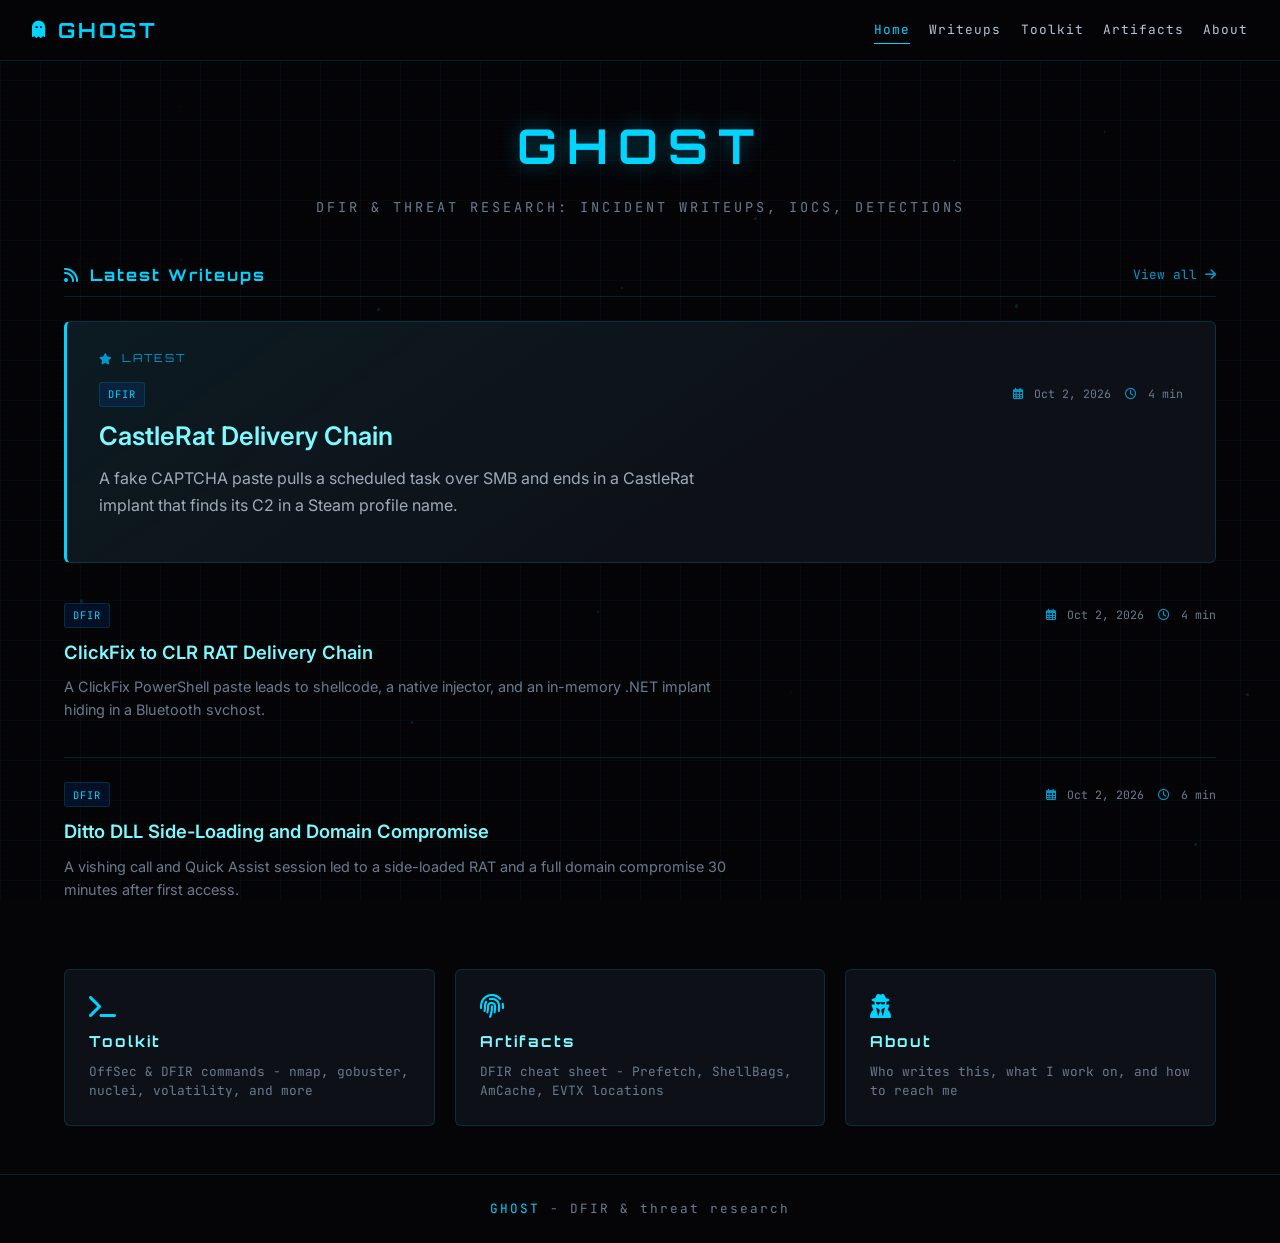
==== index.html @ 0faa5780 "Rewrite writeups with evidence, KQL detections, ATT&CK; add About page - Writeups: How I know, Defen" ====
<!DOCTYPE html>
<html lang="en">
<head>
    <meta charset="UTF-8">
    <meta name="viewport" content="width=device-width, initial-scale=1.0">
    <title>GHOST - DFIR &amp; Threat Research</title>
    <meta name="description" content="DFIR &amp; threat research: incident writeups, IOCs, and detections.">
    <link rel="stylesheet" href="https://cdnjs.cloudflare.com/ajax/libs/font-awesome/6.4.0/css/all.min.css">
    <link rel="stylesheet" href="css/ghost.css">
</head>
<body>
    <div class="cyber-grid"></div>
    <div class="scanlines"></div>
    <div class="particles-container"></div>

    <div class="intro-container">
        <div class="intro-content">
            <div class="intro-ghost">GHOST</div>
            <div class="intro-line"></div>
            <div class="intro-sub">DFIR &amp; threat research</div>
        </div>
    </div>
    <script>
        // Splash plays once per session; skip it on later page loads.
        try {
            if (sessionStorage.getItem('ghostIntroSeen')) {
                document.querySelector('.intro-container').remove();
            } else {
                sessionStorage.setItem('ghostIntroSeen', '1');
            }
        } catch (e) {}
    </script>

    <nav class="navbar" role="navigation">
        <a href="index.html" class="logo" aria-label="GHOST">
            <i class="fas fa-ghost"></i>
            <span>GHOST</span>
        </a>
        <button class="menu-toggle" aria-label="Toggle menu">
            <i class="fas fa-bars"></i>
        </button>
        <div class="mobile-overlay"></div>
        <div class="nav-links">
            <a href="index.html" class="active">Home</a>
            <a href="writeups.html">Writeups</a>
            <a href="toolkit.html">Toolkit</a>
            <a href="artifacts.html">Artifacts</a>
            <a href="about.html">About</a>
        </div>
    </nav>

    <main class="container">
        <section class="hero-section hero-compact">
            <h1 class="hero-title">GHOST</h1>
            <p class="hero-subtitle">DFIR &amp; threat research: incident writeups, IOCs, detections</p>
        </section>

        <section class="blog-section">
            <div class="section-header">
                <h2><i class="fas fa-rss"></i> Latest Writeups</h2>
                <a href="writeups.html" class="view-all">View all <i class="fas fa-arrow-right"></i></a>
            </div>
            <div class="writeups-grid" id="blog-summaries"></div>
        </section>

        <section class="quick-links">
            <a href="toolkit.html" class="quick-link-card">
                <i class="fas fa-terminal"></i>
                <h3>Toolkit</h3>
                <p>OffSec &amp; DFIR commands - nmap, gobuster, nuclei, volatility, and more</p>
            </a>
            <a href="artifacts.html" class="quick-link-card">
                <i class="fas fa-fingerprint"></i>
                <h3>Artifacts</h3>
                <p>DFIR cheat sheet - Prefetch, ShellBags, AmCache, EVTX locations</p>
            </a>
            <a href="about.html" class="quick-link-card">
                <i class="fas fa-user-secret"></i>
                <h3>About</h3>
                <p>Who writes this, what I work on, and how to reach me</p>
            </a>
        </section>
    </main>

    <footer>
        <p class="footer-text">
            <span>GHOST</span> - DFIR &amp; threat research
        </p>
    </footer>

    <button id="scroll-to-top" class="scroll-to-top" aria-label="Scroll to top">
        <i class="fas fa-chevron-up"></i>
    </button>

    <script src="js/writeups-data.js?v=8"></script>
    <script src="js/ghost-common.js"></script>
    <script src="js/home.js"></script>
</body>
</html>
---- css/ghost.css ----
@import url('https://fonts.googleapis.com/css2?family=JetBrains+Mono:wght@400;600&family=Orbitron:wght@400;700;900&family=Inter:wght@400;500;600&display=swap');

:root {
    --primary: #00d4ff;
    --primary-dim: #0099cc;
    --secondary: #0066ff;
    --accent: #7df9ff;
    --dark: #0a0e14;
    --darker: #050508;
    --card: #0d1117;
    --card-border: rgba(0, 212, 255, 0.15);
    --light: #b8c5d6;
    --muted: #6b7a8f;
    --danger: #ff3366;
    --success: #00ffaa;
    --warning: #ffaa00;
    --transition: 0.3s ease;
    --font-mono: 'JetBrains Mono', 'Fira Code', monospace;
    --font-display: 'Orbitron', sans-serif;
    --font-body: 'Inter', 'Segoe UI', system-ui, sans-serif;
    --glow: 0 0 20px rgba(0, 212, 255, 0.35);
}

* {
    margin: 0;
    padding: 0;
    box-sizing: border-box;
}

html {
    scroll-behavior: smooth;
}

body {
    font-family: var(--font-mono);
    background-color: var(--darker);
    color: var(--light);
    line-height: 1.6;
    min-height: 100vh;
    overflow-x: hidden;
}

/* Ghost grid background */
.cyber-grid {
    position: fixed;
    inset: 0;
    background-image:
        linear-gradient(rgba(0, 212, 255, 0.04) 1px, transparent 1px),
        linear-gradient(90deg, rgba(0, 212, 255, 0.04) 1px, transparent 1px);
    background-size: 40px 40px;
    pointer-events: none;
    z-index: 0;
}

.scanlines {
    position: fixed;
    inset: 0;
    background: repeating-linear-gradient(
        0deg,
        transparent,
        transparent 2px,
        rgba(0, 0, 0, 0.08) 2px,
        rgba(0, 0, 0, 0.08) 4px
    );
    pointer-events: none;
    z-index: 0;
}

.particles-container {
    position: fixed;
    inset: 0;
    pointer-events: none;
    z-index: 0;
    overflow: hidden;
}

.particle {
    position: absolute;
    border-radius: 50%;
    background: var(--primary);
    opacity: 0.15;
}

@keyframes particleFloat {
    0% { transform: translateY(0) translateX(0); }
    100% { transform: translateY(-30px) translateX(15px); }
}

/* Intro */
.intro-container {
    position: fixed;
    inset: 0;
    background: var(--darker);
    display: flex;
    justify-content: center;
    align-items: center;
    z-index: 10000;
    animation: fadeOut 0.4s ease-in-out 0.6s forwards;
}

.intro-content {
    text-align: center;
}

.intro-ghost {
    font-family: var(--font-display);
    font-size: 4rem;
    font-weight: 900;
    color: var(--primary);
    text-shadow: var(--glow), 0 0 60px rgba(0, 102, 255, 0.4);
    letter-spacing: 12px;
    animation: glitchIn 0.6s ease-in-out;
}

.intro-sub {
    margin-top: 1rem;
    color: var(--muted);
    font-size: 0.85rem;
    letter-spacing: 4px;
    text-transform: uppercase;
    opacity: 0;
    animation: textFadeIn 0.5s ease-in-out 0.15s forwards;
}

.intro-line {
    width: 200px;
    height: 2px;
    background: linear-gradient(90deg, transparent, var(--primary), transparent);
    margin: 1.5rem auto;
    opacity: 0;
    animation: textFadeIn 0.4s ease-in-out 0.1s forwards;
}

@keyframes glitchIn {
    0% { opacity: 0; transform: scale(0.9); filter: blur(4px); }
    50% { opacity: 1; transform: scale(1.02); filter: blur(0); }
    55% { transform: translateX(-3px); }
    60% { transform: translateX(3px); }
    100% { transform: scale(1); }
}

@keyframes textFadeIn {
    from { opacity: 0; transform: translateY(15px); }
    to { opacity: 1; transform: translateY(0); }
}

@keyframes fadeOut {
    to { opacity: 0; visibility: hidden; }
}

/* Navbar */
.navbar {
    position: fixed;
    top: 0;
    width: 100%;
    background: rgba(5, 5, 8, 0.92);
    backdrop-filter: blur(12px);
    border-bottom: 1px solid var(--card-border);
    padding: 0.85rem 2rem;
    display: flex;
    justify-content: space-between;
    align-items: center;
    z-index: 1000;
}

.navbar .logo {
    font-family: var(--font-display);
    color: var(--primary);
    font-weight: 700;
    font-size: 1.3rem;
    text-decoration: none;
    letter-spacing: 3px;
    display: flex;
    align-items: center;
    gap: 10px;
}

.navbar .logo i {
    font-size: 1.1rem;
    animation: pulse 2s infinite alternate;
}

@keyframes pulse {
    from { opacity: 0.7; }
    to { opacity: 1; text-shadow: var(--glow); }
}

.nav-links {
    display: flex;
    gap: 1.2rem;
    align-items: center;
}

.nav-links a {
    color: var(--light);
    text-decoration: none;
    font-size: 0.8rem;
    letter-spacing: 1px;
    transition: color var(--transition);
    position: relative;
}

.nav-links a::after {
    content: '';
    position: absolute;
    bottom: -4px;
    left: 0;
    width: 0;
    height: 1px;
    background: var(--primary);
    transition: width var(--transition);
}

.nav-links a:hover,
.nav-links a.active {
    color: var(--primary);
}

.nav-links a:hover::after,
.nav-links a.active::after {
    width: 100%;
}

.menu-toggle {
    display: none;
    background: none;
    border: 1px solid var(--card-border);
    color: var(--primary);
    font-size: 1.2rem;
    padding: 0.4rem 0.6rem;
    cursor: pointer;
    border-radius: 4px;
}

.mobile-overlay {
    display: none;
    position: fixed;
    inset: 0;
    background: rgba(0, 0, 0, 0.7);
    z-index: 998;
}

.mobile-overlay.active {
    display: block;
}

/* Main layout */
.container {
    position: relative;
    z-index: 1;
    max-width: 1200px;
    margin: 5.5rem auto 2rem;
    padding: 0 1.5rem;
}

/* Hero / Search */
.search-container {
    background: var(--card);
    border: 1px solid var(--card-border);
    border-radius: 8px;
    padding: 2rem;
    margin-bottom: 2rem;
    text-align: center;
    box-shadow: 0 4px 30px rgba(0, 0, 0, 0.4);
}

.search-container h1 {
    font-family: var(--font-display);
    color: var(--primary);
    font-size: 1.6rem;
    letter-spacing: 3px;
    margin-bottom: 0.5rem;
}

.search-container .subtitle {
    color: var(--muted);
    font-size: 0.85rem;
    margin-bottom: 1.5rem;
}

.search-form {
    display: flex;
    gap: 0.5rem;
    max-width: 700px;
    margin: 0 auto 1rem;
}

.search-input {
    flex: 1;
    padding: 0.75rem 1rem;
    background: var(--darker);
    border: 1px solid var(--primary-dim);
    border-radius: 4px;
    color: var(--light);
    font-family: var(--font-mono);
    font-size: 0.9rem;
    transition: border-color var(--transition), box-shadow var(--transition);
}

.search-input:focus {
    outline: none;
    border-color: var(--primary);
    box-shadow: 0 0 0 3px rgba(0, 212, 255, 0.15);
}

.search-input::placeholder {
    color: var(--muted);
}

.search-btn {
    padding: 0.75rem 1.5rem;
    background: linear-gradient(135deg, var(--secondary), var(--primary-dim));
    border: none;
    border-radius: 4px;
    color: var(--darker);
    font-family: var(--font-mono);
    font-weight: 600;
    cursor: pointer;
    transition: transform var(--transition), box-shadow var(--transition);
    white-space: nowrap;
}

.search-btn:hover {
    transform: translateY(-2px);
    box-shadow: var(--glow);
}

/* Tab switcher */
.tab-bar {
    display: flex;
    gap: 0;
    margin-bottom: 2rem;
    border: 1px solid var(--card-border);
    border-radius: 6px;
    overflow: hidden;
    background: var(--card);
}

.tab-btn {
    flex: 1;
    padding: 0.85rem 1rem;
    background: transparent;
    border: none;
    color: var(--muted);
    font-family: var(--font-display);
    font-size: 0.75rem;
    letter-spacing: 2px;
    cursor: pointer;
    transition: all var(--transition);
    position: relative;
}

.tab-btn:not(:last-child) {
    border-right: 1px solid var(--card-border);
}

.tab-btn:hover {
    color: var(--light);
    background: rgba(0, 212, 255, 0.05);
}

.tab-btn.active {
    color: var(--primary);
    background: rgba(0, 212, 255, 0.1);
    text-shadow: 0 0 10px rgba(0, 212, 255, 0.5);
}

.tab-btn.active::after {
    content: '';
    position: absolute;
    bottom: 0;
    left: 20%;
    right: 20%;
    height: 2px;
    background: var(--primary);
    box-shadow: var(--glow);
}

/* Section nav pills */
.section-nav {
    display: flex;
    flex-wrap: wrap;
    gap: 0.5rem;
    margin-bottom: 2rem;
}

.section-pill {
    padding: 0.4rem 0.85rem;
    background: var(--card);
    border: 1px solid var(--card-border);
    border-radius: 20px;
    color: var(--muted);
    font-size: 0.75rem;
    text-decoration: none;
    transition: all var(--transition);
}

.section-pill:hover {
    color: var(--primary);
    border-color: var(--primary-dim);
    background: rgba(0, 212, 255, 0.08);
}

/* Category headers */
.tool-category {
    margin: 2.5rem 0 1.25rem;
    font-family: var(--font-display);
    color: var(--primary);
    font-size: 1.1rem;
    letter-spacing: 2px;
    padding-bottom: 0.5rem;
    border-bottom: 1px solid var(--card-border);
    display: flex;
    align-items: center;
    gap: 0.75rem;
}

.tool-category i {
    color: var(--secondary);
    font-size: 0.95rem;
}

/* Collapsible command sections */
.tool-section {
    margin-bottom: 0.75rem;
    border: 1px solid var(--card-border);
    border-radius: 6px;
    background: var(--card);
    overflow: hidden;
}

.tool-section.section-hidden {
    display: none;
}

.tool-section-toggle {
    width: 100%;
    display: flex;
    align-items: center;
    gap: 0.75rem;
    padding: 0.9rem 1rem;
    background: rgba(0, 102, 255, 0.06);
    border: none;
    color: var(--light);
    font-family: var(--font-display);
    font-size: 0.8rem;
    letter-spacing: 1.5px;
    text-transform: uppercase;
    cursor: pointer;
    transition: background var(--transition), color var(--transition);
    text-align: left;
}

.tool-section-toggle:hover {
    background: rgba(0, 212, 255, 0.1);
    color: var(--primary);
}

.tool-section-chevron {
    width: 1rem;
    color: var(--muted);
    transition: transform var(--transition);
}

.tool-section.open .tool-section-chevron {
    transform: rotate(90deg);
    color: var(--primary);
}

.tool-section-icon {
    color: var(--secondary);
}

.tool-section-title {
    flex: 1;
}

.tool-section-count {
    font-size: 0.7rem;
    color: var(--muted);
    background: rgba(0, 0, 0, 0.25);
    border: 1px solid var(--card-border);
    border-radius: 12px;
    padding: 0.15rem 0.55rem;
    letter-spacing: 0;
    text-transform: none;
}

.tool-section-body {
    display: none;
    padding: 1rem;
    border-top: 1px solid var(--card-border);
}

.tool-section.open .tool-section-body {
    display: block;
}

.tool-section-body .tools-container {
    margin: 0;
}

/* Tool cards grid */
.tools-container {
    display: grid;
    grid-template-columns: repeat(auto-fill, minmax(340px, 1fr));
    gap: 1.25rem;
}

.tool-card {
    background: var(--card);
    border: 1px solid var(--card-border);
    border-radius: 6px;
    overflow: hidden;
    transition: transform var(--transition), box-shadow var(--transition), border-color var(--transition);
}

.tool-card:hover {
    transform: translateY(-3px);
    border-color: rgba(0, 212, 255, 0.35);
    box-shadow: 0 8px 25px rgba(0, 102, 255, 0.15);
}

.tool-card.hidden {
    display: none;
}

.tool-header {
    padding: 0.85rem 1rem;
    background: rgba(0, 102, 255, 0.08);
    border-bottom: 1px solid var(--card-border);
    display: flex;
    justify-content: space-between;
    align-items: center;
}

.tool-header h3 {
    color: var(--accent);
    font-size: 0.95rem;
    font-weight: 600;
}

.tool-description {
    padding: 0.85rem 1rem;
    font-size: 0.8rem;
    color: var(--muted);
    border-bottom: 1px solid rgba(255, 255, 255, 0.05);
}

.copy-btn {
    background: none;
    border: 1px solid transparent;
    color: var(--primary-dim);
    cursor: pointer;
    padding: 0.35rem 0.5rem;
    border-radius: 4px;
    transition: all var(--transition);
}

.copy-btn:hover {
    color: var(--primary);
    border-color: var(--card-border);
    background: rgba(0, 212, 255, 0.1);
}

.copy-btn.copied {
    color: var(--success);
    animation: pulse 0.4s ease;
}

.terminal-box {
    padding: 0.85rem 1rem;
    background: var(--darker);
    display: flex;
    gap: 0.5rem;
    align-items: flex-start;
    font-size: 0.8rem;
    line-height: 1.5;
    overflow-x: auto;
}

.prompt {
    color: var(--primary-dim);
    flex-shrink: 0;
    user-select: none;
    white-space: nowrap;
}

.prompt::before {
    content: 'ghost@shell:~$';
    color: var(--muted);
}

.command {
    color: var(--light);
    word-break: break-word;
    white-space: pre-wrap;
}

.kql-prompt::before {
    content: 'KQL>';
    color: var(--accent);
}

.kql-box {
    border-top: 1px solid rgba(0, 212, 255, 0.12);
}

/* Tools reference */
.tools-ref-grid {
    display: grid;
    grid-template-columns: repeat(auto-fill, minmax(280px, 1fr));
    gap: 1rem;
}

.tool-ref-card {
    background: var(--card);
    border: 1px solid var(--card-border);
    border-radius: 6px;
    padding: 1.25rem;
    transition: border-color var(--transition);
}

.tool-ref-card:hover {
    border-color: rgba(0, 212, 255, 0.3);
}

.tool-ref-card h3 {
    color: var(--accent);
    font-size: 0.95rem;
    margin-bottom: 0.5rem;
}

.tool-ref-card p {
    font-size: 0.8rem;
    color: var(--muted);
    margin-bottom: 0.75rem;
}

.tool-ref-card a {
    color: var(--primary);
    font-size: 0.8rem;
    text-decoration: none;
}

.tool-ref-card a:hover {
    text-decoration: underline;
}

/* Notification */
.notification {
    position: fixed;
    bottom: 20px;
    right: 20px;
    background: var(--card);
    border: 1px solid var(--primary);
    color: var(--primary);
    padding: 0.85rem 1.25rem;
    border-radius: 6px;
    box-shadow: var(--glow);
    transform: translateY(100px);
    opacity: 0;
    transition: all var(--transition);
    z-index: 1001;
    display: flex;
    align-items: center;
    gap: 0.5rem;
    font-size: 0.85rem;
}

.notification.show {
    transform: translateY(0);
    opacity: 1;
}

.notification.error {
    border-color: var(--danger);
    color: var(--danger);
}

/* Scroll to top */
.scroll-to-top {
    position: fixed;
    bottom: 80px;
    right: 20px;
    width: 42px;
    height: 42px;
    background: var(--card);
    border: 1px solid var(--primary);
    color: var(--primary);
    border-radius: 50%;
    display: flex;
    align-items: center;
    justify-content: center;
    cursor: pointer;
    opacity: 0;
    transition: all var(--transition);
    z-index: 999;
}

.scroll-to-top.show {
    opacity: 1;
}

.scroll-to-top:hover {
    background: rgba(0, 212, 255, 0.15);
    box-shadow: var(--glow);
}

/* Footer */
footer {
    position: relative;
    z-index: 1;
    margin-top: 3rem;
    padding: 1.5rem 2rem;
    border-top: 1px solid var(--card-border);
    text-align: center;
}

.footer-text {
    color: var(--muted);
    font-size: 0.8rem;
    letter-spacing: 2px;
}

.footer-text span {
    color: var(--primary);
}

/* Panel visibility */
.panel {
    display: none;
}

.panel.active {
    display: block;
}

/* No results */
.no-results {
    text-align: center;
    padding: 3rem;
    color: var(--muted);
    font-size: 0.9rem;
}

/* Responsive */
@media (max-width: 768px) {
    .navbar {
        padding: 0.75rem 1rem;
    }

    .nav-links {
        display: none;
        position: fixed;
        top: 0;
        right: -280px;
        width: 280px;
        height: 100vh;
        background: var(--darker);
        flex-direction: column;
        padding: 4rem 1.5rem 1.5rem;
        border-left: 1px solid var(--card-border);
        transition: right 0.3s ease;
        z-index: 999;
        overflow-y: auto;
    }

    .nav-links.active {
        display: flex;
        right: 0;
    }

    .nav-links a {
        padding: 0.75rem 0;
        border-bottom: 1px solid var(--card-border);
        width: 100%;
    }

    .menu-toggle {
        display: block;
    }

    .search-form {
        flex-direction: column;
    }

    .search-btn {
        width: 100%;
    }

    .tools-container {
        grid-template-columns: 1fr;
    }

    .intro-ghost {
        font-size: 2.5rem;
        letter-spacing: 6px;
    }

    .tab-btn {
        font-size: 0.65rem;
        letter-spacing: 1px;
        padding: 0.7rem 0.5rem;
    }

    .artifacts-grid {
        grid-template-columns: 1fr;
    }
}

/* Artifact cheat sheet */
.artifact-section.tool-section {
    margin-bottom: 0.75rem;
}

.tool-section-body .artifacts-grid {
    margin: 0;
}

.tool-section-core-count {
    font-size: 0.65rem;
    color: var(--success);
    background: rgba(0, 255, 170, 0.08);
    border: 1px solid rgba(0, 255, 170, 0.25);
    border-radius: 12px;
    padding: 0.15rem 0.5rem;
    letter-spacing: 0;
    text-transform: none;
    white-space: nowrap;
}

.artifacts-grid {
    display: grid;
    grid-template-columns: repeat(auto-fill, minmax(360px, 1fr));
    gap: 1.25rem;
}

.artifact-controls {
    display: flex;
    flex-wrap: wrap;
    gap: 0.5rem;
    justify-content: center;
    margin-top: 1rem;
}

.artifact-control-btn {
    display: inline-flex;
    align-items: center;
    gap: 0.4rem;
    padding: 0.45rem 0.85rem;
    background: var(--card);
    border: 1px solid var(--card-border);
    border-radius: 20px;
    color: var(--muted);
    font-family: var(--font-mono);
    font-size: 0.72rem;
    letter-spacing: 0.5px;
    cursor: pointer;
    transition: all var(--transition);
}

.artifact-control-btn:hover {
    color: var(--primary);
    border-color: var(--primary-dim);
    background: rgba(0, 212, 255, 0.08);
}

.artifact-control-btn.active {
    color: var(--success);
    border-color: rgba(0, 255, 170, 0.4);
    background: rgba(0, 255, 170, 0.1);
}

.artifact-card {
    background: var(--darker);
    border: 1px solid var(--card-border);
    border-radius: 6px;
    overflow: hidden;
    transition: border-color var(--transition), box-shadow var(--transition);
}

.artifact-card.is-core {
    border-color: rgba(0, 255, 170, 0.22);
    background: linear-gradient(145deg, rgba(0, 255, 170, 0.04), transparent 55%), var(--darker);
}

.artifact-card:hover {
    border-color: rgba(0, 212, 255, 0.35);
    box-shadow: 0 6px 20px rgba(0, 102, 255, 0.12);
}

.artifact-card.is-core:hover {
    border-color: rgba(0, 255, 170, 0.45);
    box-shadow: 0 6px 20px rgba(0, 255, 170, 0.1);
}

.artifact-card.hidden {
    display: none;
}

.artifact-card-toggle {
    width: 100%;
    display: flex;
    align-items: flex-start;
    gap: 0.65rem;
    padding: 1rem 1.1rem;
    background: transparent;
    border: none;
    color: inherit;
    font-family: inherit;
    text-align: left;
    cursor: pointer;
    transition: background var(--transition);
}

.artifact-card-toggle:hover {
    background: rgba(0, 212, 255, 0.05);
}

.artifact-card-chevron {
    flex-shrink: 0;
    width: 1rem;
    margin-top: 0.2rem;
    color: var(--muted);
    transition: transform var(--transition), color var(--transition);
}

.artifact-card.open .artifact-card-chevron {
    transform: rotate(90deg);
    color: var(--primary);
}

.artifact-card-main {
    flex: 1;
    min-width: 0;
}

.artifact-card-title-row {
    display: flex;
    justify-content: space-between;
    align-items: flex-start;
    gap: 0.75rem;
    margin-bottom: 0.45rem;
}

.artifact-card-title-row h3 {
    color: var(--accent);
    font-size: 1rem;
    font-weight: 600;
    line-height: 1.3;
}

.artifact-badges {
    display: flex;
    flex-wrap: wrap;
    gap: 0.35rem;
    justify-content: flex-end;
    flex-shrink: 0;
}

.artifact-badge {
    font-size: 0.6rem;
    letter-spacing: 1px;
    text-transform: uppercase;
    padding: 0.2rem 0.45rem;
    border-radius: 3px;
    white-space: nowrap;
    font-weight: 600;
}

.artifact-badge.core {
    color: var(--success);
    background: rgba(0, 255, 170, 0.1);
    border: 1px solid rgba(0, 255, 170, 0.3);
}

.artifact-tag {
    font-size: 0.65rem;
    letter-spacing: 1px;
    text-transform: uppercase;
    color: var(--primary-dim);
    background: rgba(0, 102, 255, 0.12);
    border: 1px solid var(--card-border);
    padding: 0.2rem 0.5rem;
    border-radius: 3px;
    white-space: nowrap;
    flex-shrink: 0;
}

.artifact-desc {
    font-size: 0.8rem;
    color: var(--muted);
    line-height: 1.5;
    margin: 0;
}

.artifact-card-body {
    display: none;
    padding: 0 1.1rem 1.1rem 2.5rem;
    border-top: 1px solid transparent;
}

.artifact-card.open .artifact-card-body {
    display: block;
    border-top-color: var(--card-border);
    padding-top: 0.85rem;
    margin-top: 0;
}

.artifact-fields {
    display: flex;
    flex-direction: column;
    gap: 0.75rem;
}

.artifact-field {
    display: flex;
    flex-direction: column;
    gap: 0.35rem;
}

.artifact-field.notes .artifact-notes {
    color: var(--warning);
    font-size: 0.78rem;
}

.field-label {
    font-size: 0.7rem;
    letter-spacing: 1px;
    text-transform: uppercase;
    color: var(--primary-dim);
    display: flex;
    align-items: center;
    gap: 0.4rem;
}

.field-label i {
    font-size: 0.65rem;
}

.field-value {
    font-size: 0.82rem;
}

.paths-list {
    display: flex;
    flex-direction: column;
    gap: 0.4rem;
}

.path-row {
    display: flex;
    align-items: flex-start;
    gap: 0.5rem;
    background: var(--darker);
    border: 1px solid rgba(0, 212, 255, 0.08);
    border-radius: 4px;
    padding: 0.45rem 0.6rem;
}

.artifact-path {
    flex: 1;
    color: var(--light);
    font-size: 0.78rem;
    word-break: break-all;
    line-height: 1.45;
}

.artifact-parser {
    color: var(--primary);
    font-size: 0.8rem;
}

.artifact-muted {
    color: var(--muted);
}

.copy-sm {
    padding: 0.2rem 0.35rem !important;
    font-size: 0.75rem !important;
    flex-shrink: 0;
}

/* Home page */
.hero-section {
    text-align: center;
    padding: 2rem 1rem 3rem;
}

.hero-title {
    font-family: var(--font-display);
    font-size: 3rem;
    color: var(--primary);
    letter-spacing: 10px;
    text-shadow: var(--glow);
    margin-bottom: 0.75rem;
}

.hero-compact {
    padding: 1.25rem 1rem 1.75rem;
}

.hero-subtitle {
    color: var(--muted);
    font-size: 0.85rem;
    letter-spacing: 3px;
    text-transform: uppercase;
    margin-bottom: 1rem;
}

.hero-desc {
    color: var(--light);
    font-size: 0.95rem;
    max-width: 600px;
    margin: 0 auto;
    opacity: 0.85;
}

.quick-links {
    display: grid;
    grid-template-columns: repeat(auto-fit, minmax(260px, 1fr));
    gap: 1.25rem;
    margin-bottom: 3rem;
}

.quick-link-card {
    background: var(--card);
    border: 1px solid var(--card-border);
    border-radius: 6px;
    padding: 1.5rem;
    text-decoration: none;
    color: inherit;
    transition: all var(--transition);
}

.quick-link-card:hover {
    border-color: rgba(0, 212, 255, 0.4);
    transform: translateY(-4px);
    box-shadow: 0 8px 25px rgba(0, 102, 255, 0.15);
}

.quick-link-card i {
    font-size: 1.5rem;
    color: var(--primary);
    margin-bottom: 0.75rem;
}

.quick-link-card h3 {
    font-family: var(--font-display);
    color: var(--accent);
    font-size: 0.95rem;
    letter-spacing: 2px;
    margin-bottom: 0.5rem;
}

.quick-link-card p {
    font-size: 0.8rem;
    color: var(--muted);
    line-height: 1.5;
}

.blog-section {
    margin-bottom: 2rem;
}

.section-header {
    display: flex;
    justify-content: space-between;
    align-items: center;
    margin-bottom: 1.5rem;
    padding-bottom: 0.5rem;
    border-bottom: 1px solid var(--card-border);
}

.section-header h2 {
    font-family: var(--font-display);
    color: var(--primary);
    font-size: 1rem;
    letter-spacing: 2px;
    display: flex;
    align-items: center;
    gap: 0.6rem;
}

.view-all {
    color: var(--primary-dim);
    font-size: 0.8rem;
    text-decoration: none;
    transition: color var(--transition);
}

.view-all:hover {
    color: var(--primary);
}

/* Writeups - blog list layout */
.writeup-category {
    font-size: 0.65rem;
    letter-spacing: 1px;
    text-transform: uppercase;
    color: var(--primary);
    background: rgba(0, 102, 255, 0.12);
    border: 1px solid var(--card-border);
    padding: 0.2rem 0.5rem;
    border-radius: 3px;
}

.writeup-card-header {
    display: flex;
    justify-content: space-between;
    align-items: center;
    margin-bottom: 0.75rem;
    flex-wrap: wrap;
    gap: 0.5rem;
}

.writeup-meta {
    display: flex;
    gap: 0.85rem;
    font-size: 0.72rem;
    color: var(--muted);
    font-family: var(--font-mono);
}

.writeup-meta i {
    margin-right: 0.25rem;
    color: var(--primary-dim);
}

.writeup-tags {
    display: flex;
    flex-wrap: wrap;
    gap: 0.4rem;
}

.writeup-tag {
    font-size: 0.68rem;
    color: var(--primary-dim);
    background: rgba(0, 212, 255, 0.06);
    border: 1px solid rgba(0, 212, 255, 0.1);
    padding: 0.15rem 0.45rem;
    border-radius: 3px;
    font-family: var(--font-mono);
}

.read-more {
    font-size: 0.85rem;
    font-family: var(--font-body);
    font-weight: 500;
    color: var(--primary);
    text-decoration: none;
    display: inline-flex;
    align-items: center;
    gap: 0.4rem;
    transition: gap var(--transition);
}

.read-more:hover {
    gap: 0.65rem;
}

/* Featured / lead post */
.writeup-feature {
    display: block;
    text-decoration: none;
    color: inherit;
    padding: 1.75rem 2rem;
    margin-bottom: 2.5rem;
    background: linear-gradient(145deg, rgba(0, 212, 255, 0.05), transparent 60%), var(--card);
    border: 1px solid var(--card-border);
    border-left: 3px solid var(--primary);
    border-radius: 6px;
    transition: border-color var(--transition), transform var(--transition);
}

.writeup-feature:hover {
    border-color: rgba(0, 212, 255, 0.4);
    border-left-color: var(--primary);
    transform: translateY(-2px);
}

.writeup-feature-label {
    font-family: var(--font-display);
    font-size: 0.7rem;
    letter-spacing: 2px;
    text-transform: uppercase;
    color: var(--primary-dim);
    margin-bottom: 0.85rem;
    display: flex;
    align-items: center;
    gap: 0.5rem;
}

.writeup-feature h2 {
    font-family: var(--font-body);
    font-weight: 600;
    color: var(--accent);
    font-size: 1.6rem;
    line-height: 1.35;
    margin-bottom: 0.75rem;
}

.writeup-feature .writeup-summary {
    font-family: var(--font-body);
    font-size: 1rem;
    color: var(--light);
    opacity: 0.85;
    line-height: 1.65;
    margin-bottom: 1rem;
    max-width: 640px;
}

.writeup-feature .writeup-tags {
    margin-top: 1rem;
}

/* List rows */
.writeup-list {
    display: flex;
    flex-direction: column;
}

.writeup-row {
    display: block;
    text-decoration: none;
    color: inherit;
    padding: 1.5rem 0;
    border-bottom: 1px solid var(--card-border);
    transition: padding-left var(--transition);
}

.writeup-row:first-child {
    padding-top: 0;
}

.writeup-row:last-child {
    border-bottom: none;
}

.writeup-row:hover {
    padding-left: 0.5rem;
}

.writeup-row.hidden,
.writeup-feature.hidden {
    display: none;
}

.writeup-row h3 {
    font-family: var(--font-body);
    font-weight: 600;
    font-size: 1.15rem;
    line-height: 1.4;
    color: var(--accent);
    margin: 0.5rem 0 0.6rem;
    transition: color var(--transition);
}

.writeup-row:hover h3 {
    color: var(--primary);
}

.writeup-row .writeup-summary {
    font-family: var(--font-body);
    font-size: 0.9rem;
    color: var(--muted);
    line-height: 1.6;
    margin-bottom: 0.75rem;
    max-width: 680px;
}

.tag-filters {
    display: flex;
    flex-wrap: wrap;
    gap: 0.5rem;
    margin-bottom: 1.5rem;
}

.filter-tag {
    background: var(--card);
    border: 1px solid var(--card-border);
    color: var(--muted);
    padding: 0.35rem 0.75rem;
    border-radius: 20px;
    font-size: 0.75rem;
    font-family: var(--font-mono);
    cursor: pointer;
    transition: all var(--transition);
}

.filter-tag:hover,
.filter-tag.active {
    color: var(--primary);
    border-color: var(--primary-dim);
    background: rgba(0, 212, 255, 0.08);
}

/* Writeup detail */
.back-link {
    display: inline-flex;
    align-items: center;
    gap: 0.5rem;
    color: var(--primary-dim);
    text-decoration: none;
    font-size: 0.85rem;
    margin-bottom: 1.5rem;
    transition: color var(--transition);
}

.back-link:hover {
    color: var(--primary);
}

#writeup-detail-view {
    max-width: 960px;
    margin: 0 auto;
    width: 100%;
}

#writeup-detail-view .back-link {
    display: inline-flex;
    margin-bottom: 1rem;
}

.writeup-article {
    background: var(--card);
    border: 1px solid var(--card-border);
    border-radius: 6px;
    padding: 2rem 2.5rem;
    max-width: 960px;
    margin: 0 auto;
    width: 100%;
    box-sizing: border-box;
}

.writeup-article h1 {
    font-family: var(--font-display);
    color: var(--accent);
    font-size: 1.5rem;
    letter-spacing: 1px;
    line-height: 1.35;
    margin: 0.75rem 0 1rem;
    text-align: center;
}

.writeup-article .writeup-card-header,
.writeup-article .writeup-tags {
    justify-content: center;
    text-align: center;
}

.writeup-article .writeup-tags {
    display: flex;
    flex-wrap: wrap;
    gap: 0.4rem;
}

.writeup-body {
    margin-top: 1.5rem;
    max-width: 700px;
    margin-left: auto;
    margin-right: auto;
    font-family: var(--font-body);
    font-size: 1rem;
    line-height: 1.8;
    color: var(--light);
}

/* Markdown often includes a duplicate page title as h1 */
.writeup-body > h1:first-child {
    display: none;
}

.writeup-body h2 {
    font-family: var(--font-display);
    color: var(--primary);
    font-size: 0.95rem;
    letter-spacing: 1px;
    margin: 2rem 0 0.75rem;
    padding-bottom: 0.35rem;
    border-bottom: 1px solid var(--card-border);
}

.writeup-body p {
    margin-bottom: 1rem;
    color: var(--light);
    opacity: 0.9;
}

.writeup-body ul,
.writeup-body ol {
    margin: 0.75rem 0 1rem 1.5rem;
    color: var(--muted);
}

.writeup-body li {
    margin-bottom: 0.4rem;
}

.writeup-body code {
    color: var(--primary);
    background: rgba(0, 212, 255, 0.08);
    padding: 0.15rem 0.4rem;
    border-radius: 3px;
    font-size: 0.85em;
}

.writeup-body pre {
    background: var(--darker);
    border: 1px solid var(--card-border);
    border-radius: 4px;
    padding: 1rem 1.15rem;
    overflow-x: auto;
    margin: 1rem 0;
    width: 100%;
    max-width: 100%;
    box-sizing: border-box;
}

.writeup-body pre code {
    background: none;
    padding: 0;
    color: var(--light);
    font-family: var(--font-mono, ui-monospace, SFMono-Regular, Menlo, Consolas, monospace);
    font-size: 0.78rem;
    line-height: 1.55;
    white-space: pre;
    word-break: normal;
    overflow-wrap: normal;
    display: block;
    min-width: max-content;
}

.writeup-body strong {
    color: var(--accent);
}

.writeup-body h3 {
    color: var(--light);
    font-size: 0.9rem;
    margin: 1.25rem 0 0.5rem;
}

.writeup-body blockquote {
    border-left: 3px solid var(--primary);
    margin: 1rem 0;
    padding: 0.5rem 0 0.5rem 1rem;
    color: var(--muted);
    font-style: italic;
}

.writeup-body hr {
    border: none;
    border-top: 1px solid var(--card-border);
    margin: 1.5rem 0;
}

.writeup-body img {
    max-width: 100%;
    border: 1px solid var(--card-border);
    border-radius: 4px;
    margin: 1rem 0;
}

.writeup-body table {
    width: 100%;
    border-collapse: collapse;
    margin: 1rem 0 1.25rem;
    font-size: 0.85rem;
    background: var(--darker);
    border: 1px solid var(--card-border);
    border-radius: 4px;
    overflow: hidden;
    table-layout: auto;
}

.writeup-body thead th {
    text-align: left;
    font-family: var(--font-display);
    font-size: 0.75rem;
    letter-spacing: 0.08em;
    text-transform: uppercase;
    color: var(--primary);
    background: rgba(0, 212, 255, 0.06);
    border-bottom: 1px solid var(--card-border);
    padding: 0.65rem 0.85rem;
}

.writeup-body tbody td {
    padding: 0.65rem 0.85rem;
    border-bottom: 1px solid rgba(255, 255, 255, 0.04);
    color: var(--light);
    vertical-align: top;
}

.writeup-body tbody tr:last-child td {
    border-bottom: none;
}

.writeup-body tbody td:first-child {
    color: var(--muted);
    font-weight: 500;
    white-space: nowrap;
    width: 1%;
}

.writeup-body tbody code {
    font-family: var(--font-mono, ui-monospace, SFMono-Regular, Menlo, Consolas, monospace);
    font-size: 0.8rem;
    line-height: 1.45;
    white-space: nowrap;
    background: rgba(0, 212, 255, 0.06);
    padding: 0.15rem 0.4rem;
    border-radius: 3px;
}

@media (max-width: 768px) {
    .hero-title {
        font-size: 2rem;
        letter-spacing: 6px;
    }

    .writeup-article {
        padding: 1.25rem;
    }

    .section-header {
        flex-direction: column;
        align-items: flex-start;
        gap: 0.5rem;
    }
}

/* About */
.about-card {
    max-width: 760px;
    margin: 0 auto 2rem;
    background: var(--card);
    border: 1px solid var(--card-border);
    border-radius: 6px;
    padding: 1.75rem;
    line-height: 1.7;
}

.about-card h2 {
    font-family: var(--font-display);
    color: var(--primary);
    font-size: 0.95rem;
    letter-spacing: 2px;
    margin: 1.5rem 0 0.6rem;
}

.about-card h2:first-child {
    margin-top: 0;
}

.about-card ul {
    margin-left: 1.25rem;
}

.about-card a {
    color: var(--primary);
}

@media (max-width: 768px) {
    .about-card {
        padding: 1.25rem;
    }
}
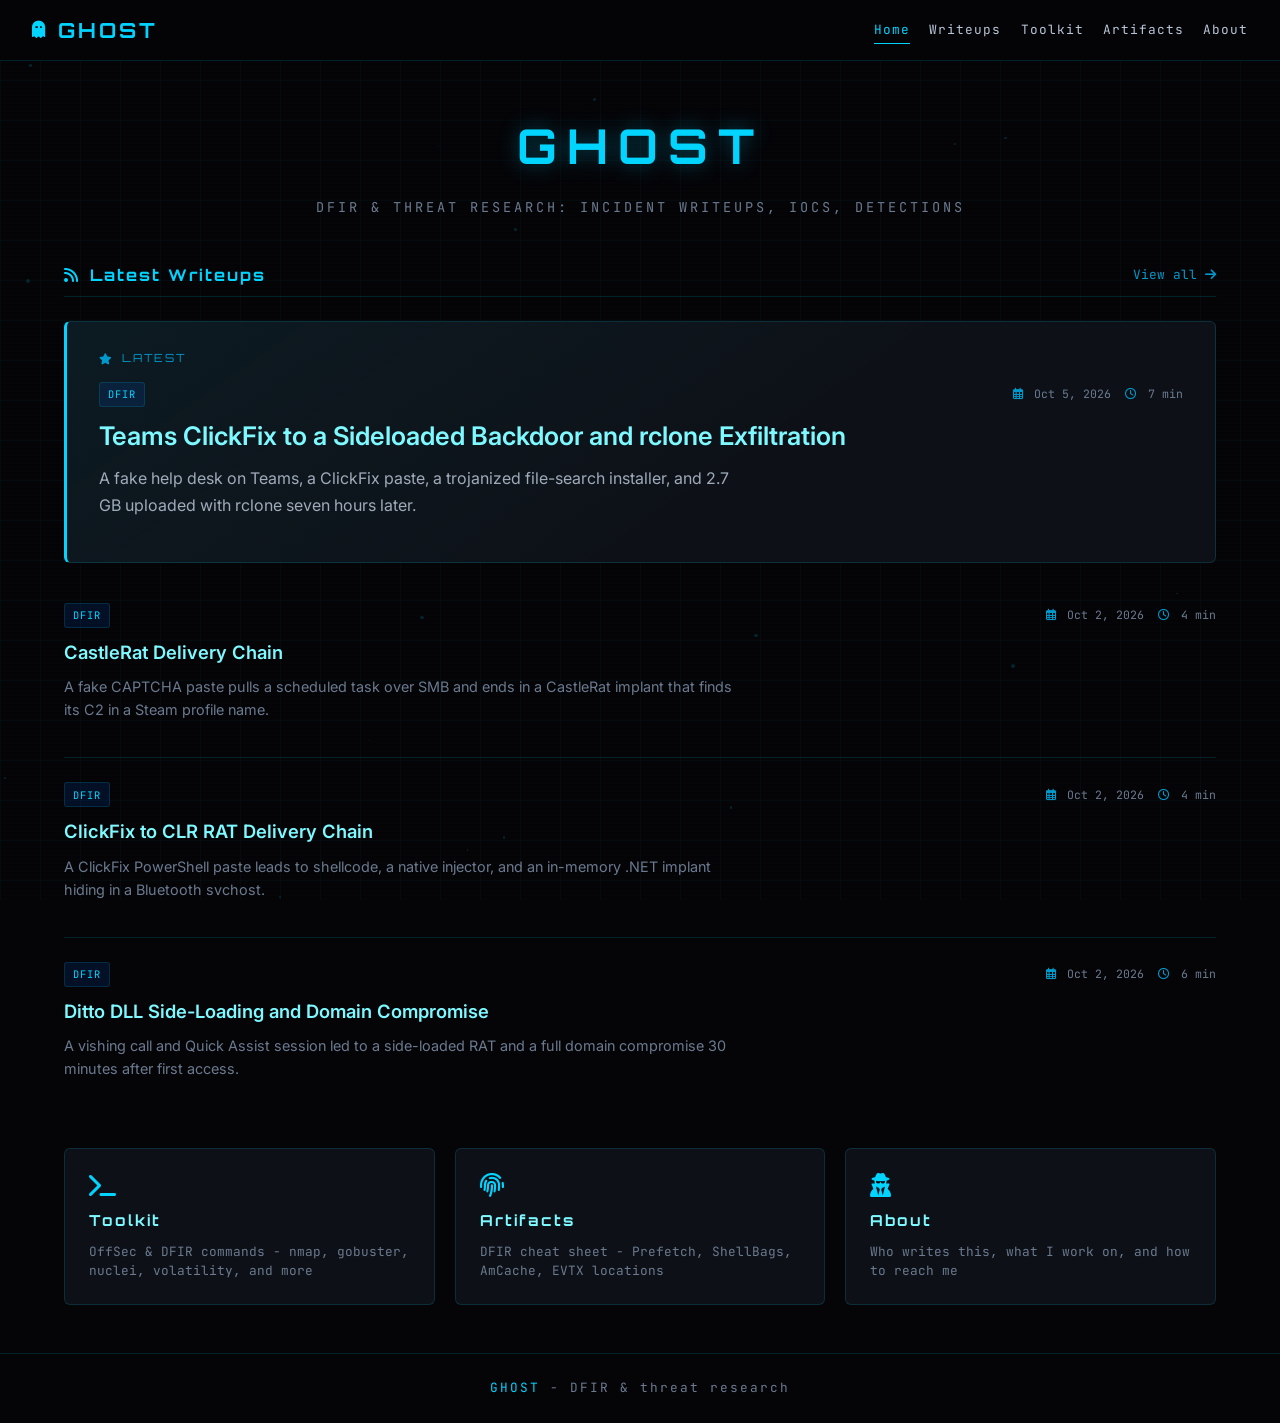
==== commit 3987e384: "Add Teams ClickFix sideload and rclone exfiltration writeup Co-Authored-By: Claude Sonnet 5.5 <norep" ====
--- a/index.html
+++ b/index.html
@@ -92,7 +92,7 @@
         <i class="fas fa-chevron-up"></i>
     </button>
 
-    <script src="js/writeups-data.js?v=8"></script>
+    <script src="js/writeups-data.js?v=9"></script>
     <script src="js/ghost-common.js"></script>
     <script src="js/home.js"></script>
 </body>
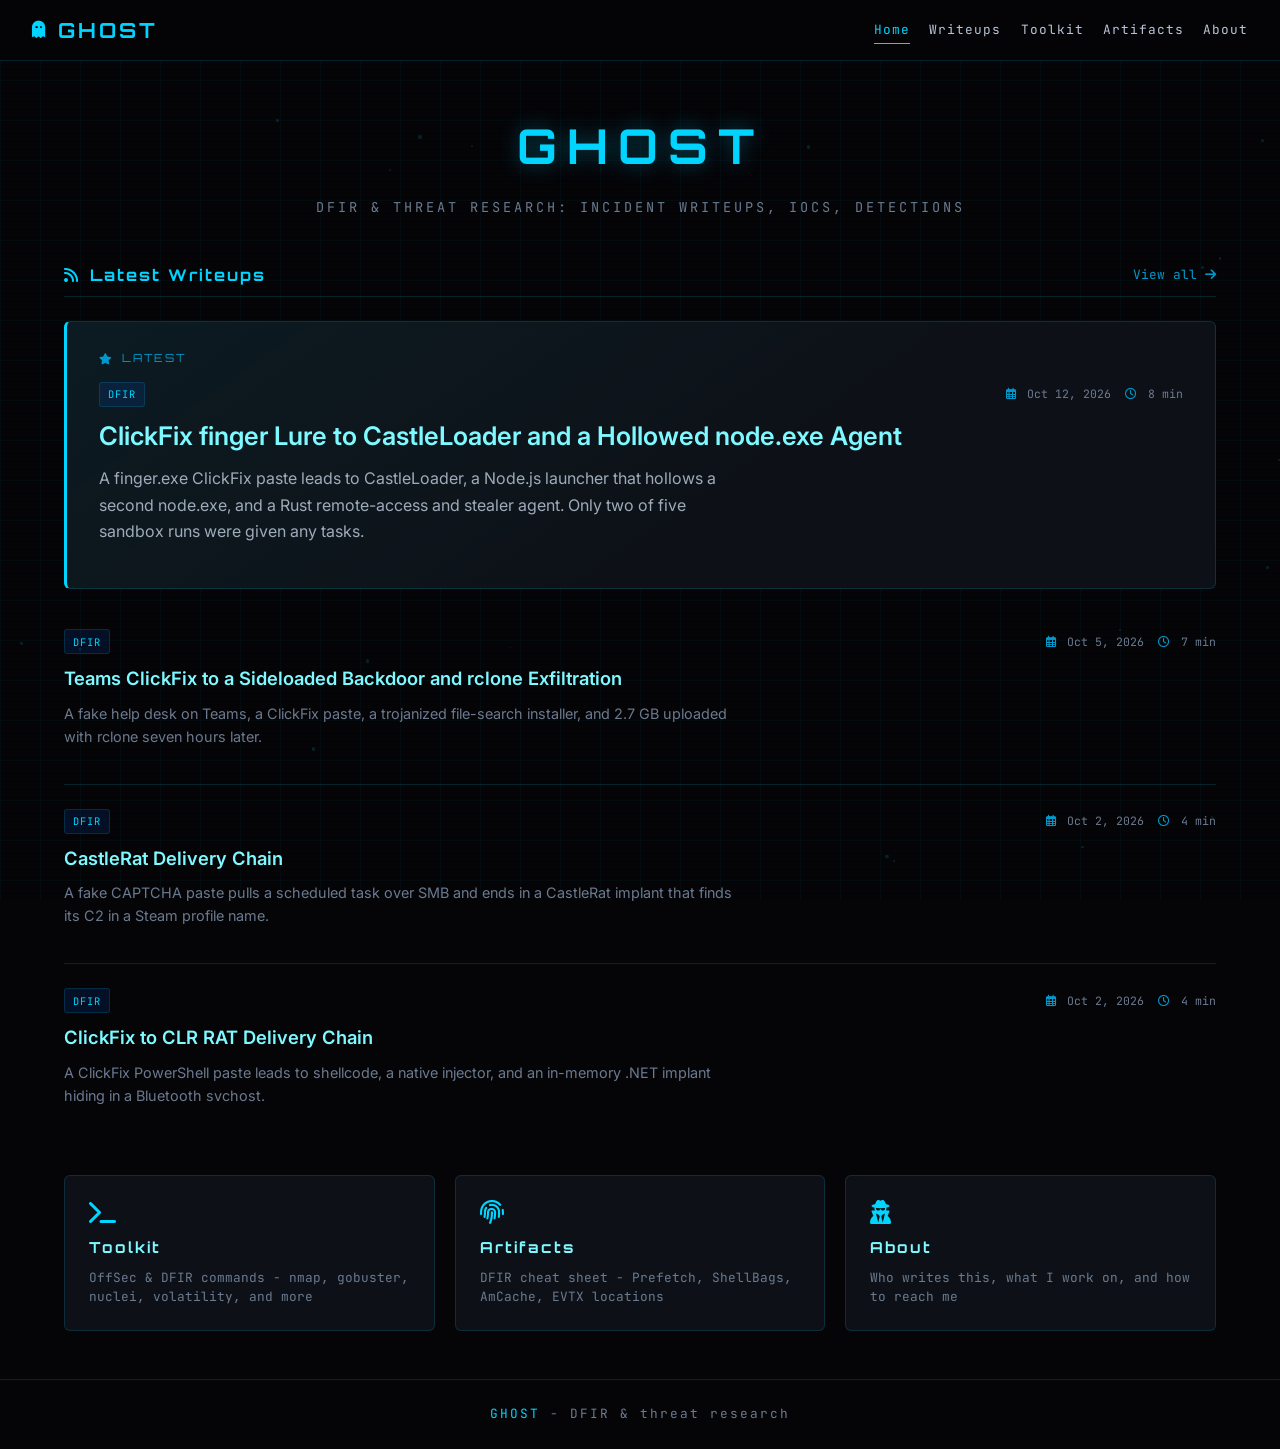
==== commit 8ead1e15: "Add ClickFix finger to CastleLoader and hollowed node.exe agent writeup Co-Authored-By: Claude Sonne" ====
--- a/index.html
+++ b/index.html
@@ -92,7 +92,7 @@
         <i class="fas fa-chevron-up"></i>
     </button>
 
-    <script src="js/writeups-data.js?v=9"></script>
+    <script src="js/writeups-data.js?v=10"></script>
     <script src="js/ghost-common.js"></script>
     <script src="js/home.js"></script>
 </body>
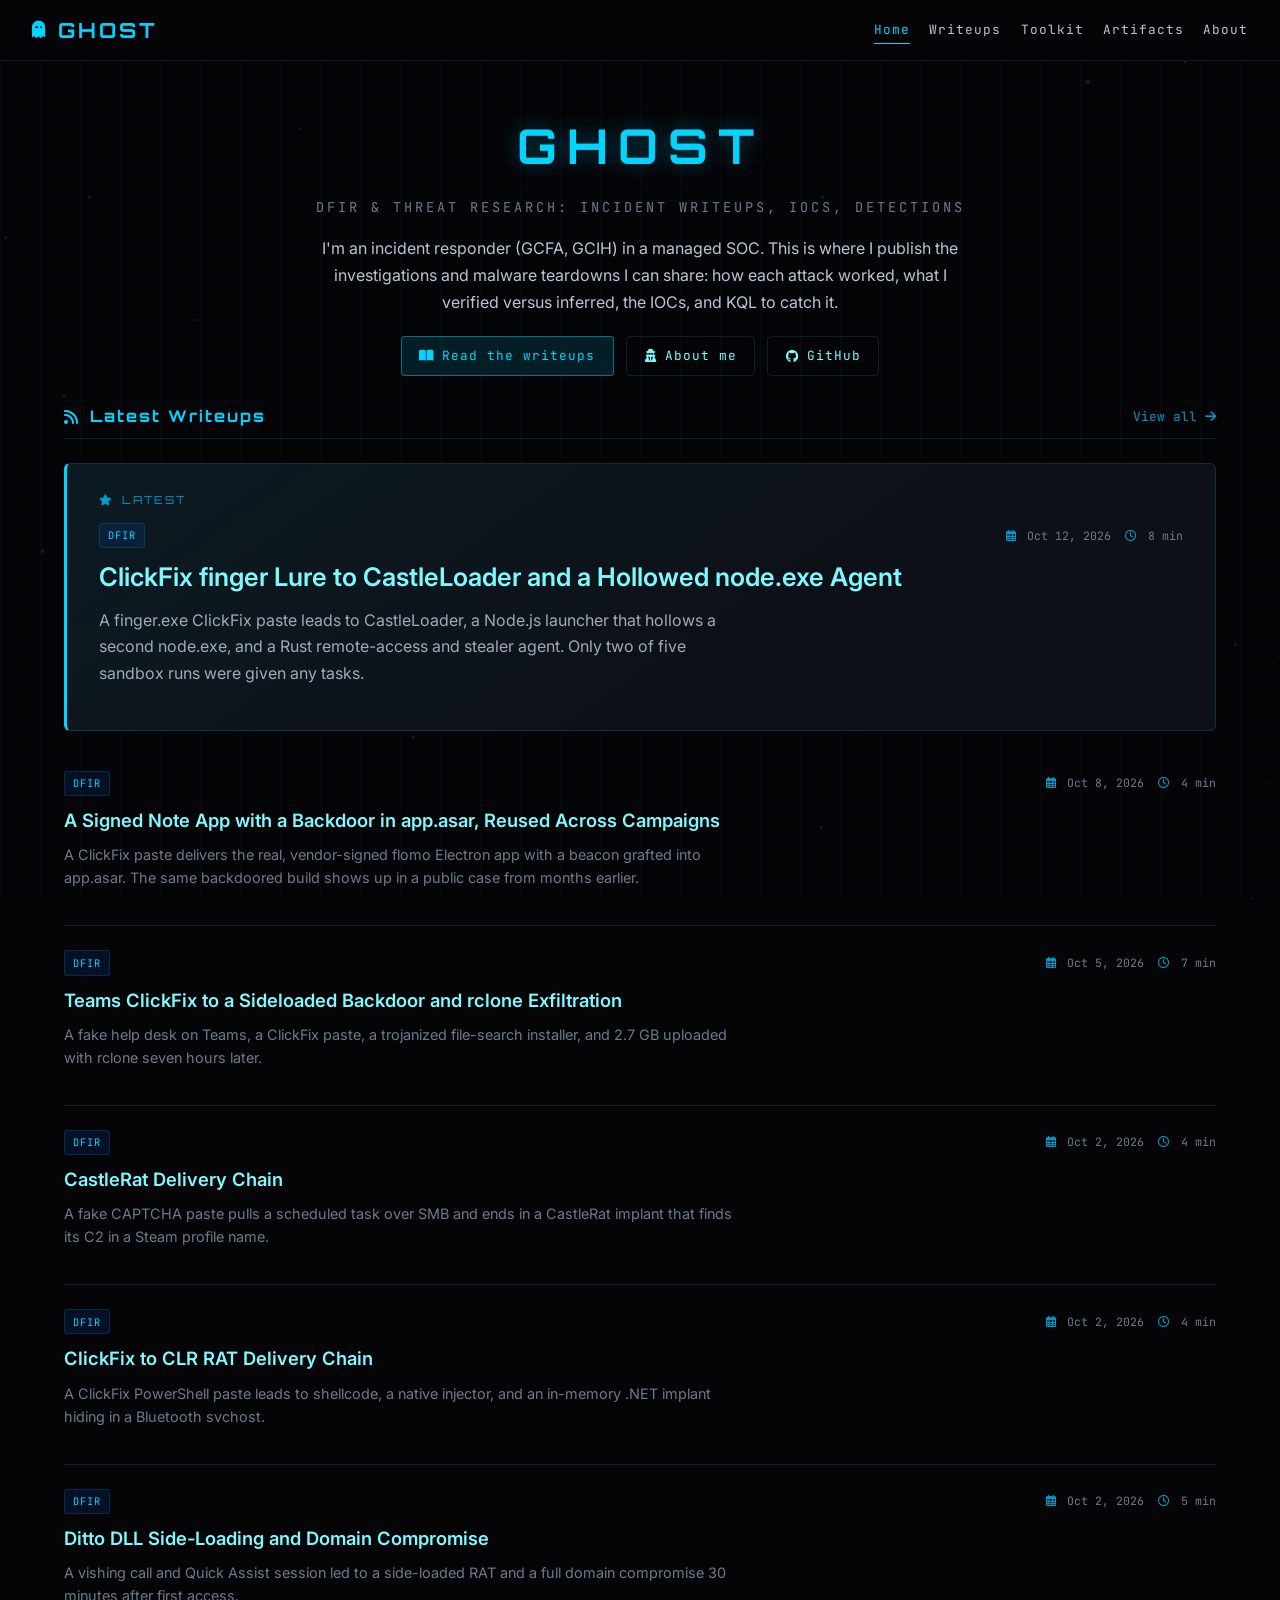
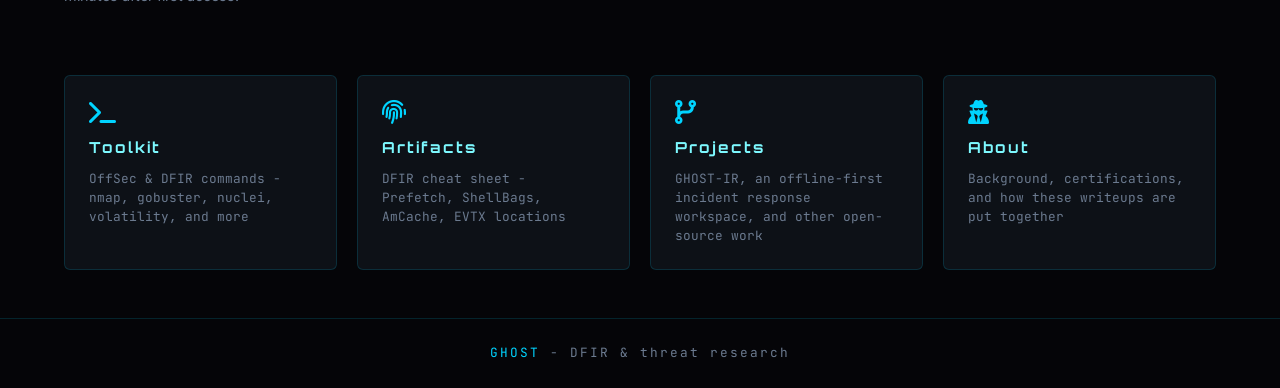
==== commit be59c221: "Add interactive attack chains to all writeups, flomo post, site refresh Each writeup links to a clic" ====
--- a/index.html
+++ b/index.html
@@ -5,6 +5,12 @@
     <meta name="viewport" content="width=device-width, initial-scale=1.0">
     <title>GHOST - DFIR &amp; Threat Research</title>
     <meta name="description" content="DFIR &amp; threat research: incident writeups, IOCs, and detections.">
+    <meta property="og:type" content="website">
+    <meta property="og:site_name" content="GHOST">
+    <meta property="og:title" content="GHOST - DFIR &amp; Threat Research">
+    <meta property="og:description" content="DFIR &amp; threat research: incident writeups, IOCs, and detections.">
+    <link rel="icon" href="data:image/svg+xml,%3Csvg xmlns=%27http://www.w3.org/2000/svg%27 viewBox=%270 0 64 64%27%3E%3Crect width=%2764%27 height=%2764%27 rx=%2712%27 fill=%27%23050508%27/%3E%3Cpath d=%27M32 10c-10 0-16 8-16 18v26l5-4 5 4 6-4 6 4 5-4 5 4V28c0-10-6-18-16-18z%27 fill=%27%2300d4ff%27/%3E%3Ccircle cx=%2725%27 cy=%2729%27 r=%273.5%27 fill=%27%23050508%27/%3E%3Ccircle cx=%2739%27 cy=%2729%27 r=%273.5%27 fill=%27%23050508%27/%3E%3C/svg%3E">
+    <meta name="theme-color" content="#050508">
     <link rel="stylesheet" href="https://cdnjs.cloudflare.com/ajax/libs/font-awesome/6.4.0/css/all.min.css">
     <link rel="stylesheet" href="css/ghost.css">
 </head>
@@ -53,6 +59,12 @@
         <section class="hero-section hero-compact">
             <h1 class="hero-title">GHOST</h1>
             <p class="hero-subtitle">DFIR &amp; threat research: incident writeups, IOCs, detections</p>
+            <p class="hero-intro">I'm an incident responder (GCFA, GCIH) in a managed SOC. This is where I publish the investigations and malware teardowns I can share: how each attack worked, what I verified versus inferred, the IOCs, and KQL to catch it.</p>
+            <div class="hero-actions">
+                <a href="writeups.html" class="hero-btn primary"><i class="fas fa-book-open"></i> Read the writeups</a>
+                <a href="about.html" class="hero-btn"><i class="fas fa-user-secret"></i> About me</a>
+                <a href="https://github.com/ghostsh-labs" class="hero-btn" rel="noopener"><i class="fab fa-github"></i> GitHub</a>
+            </div>
         </section>
 
         <section class="blog-section">
@@ -74,10 +86,15 @@
                 <h3>Artifacts</h3>
                 <p>DFIR cheat sheet - Prefetch, ShellBags, AmCache, EVTX locations</p>
             </a>
+            <a href="about.html#projects" class="quick-link-card">
+                <i class="fas fa-code-branch"></i>
+                <h3>Projects</h3>
+                <p>GHOST-IR, an offline-first incident response workspace, and other open-source work</p>
+            </a>
             <a href="about.html" class="quick-link-card">
                 <i class="fas fa-user-secret"></i>
                 <h3>About</h3>
-                <p>Who writes this, what I work on, and how to reach me</p>
+                <p>Background, certifications, and how these writeups are put together</p>
             </a>
         </section>
     </main>
--- a/css/ghost.css
+++ b/css/ghost.css
@@ -1536,6 +1536,16 @@
     color: var(--accent);
 }
 
+.writeup-body a {
+    color: var(--primary);
+    text-decoration: underline;
+    text-underline-offset: 3px;
+}
+
+.writeup-body a:hover {
+    color: var(--accent);
+}
+
 .writeup-body h3 {
     color: var(--light);
     font-size: 0.9rem;
@@ -1668,3 +1678,81 @@
         padding: 1.25rem;
     }
 }
+
+/* Home intro + actions */
+.hero-intro {
+    max-width: 640px;
+    margin: 0 auto 1.25rem;
+    font-family: var(--font-body);
+    font-size: 1rem;
+    line-height: 1.7;
+    color: var(--light);
+}
+
+.hero-actions {
+    display: flex;
+    flex-wrap: wrap;
+    justify-content: center;
+    gap: 0.75rem;
+}
+
+.hero-btn {
+    display: inline-flex;
+    align-items: center;
+    gap: 0.5rem;
+    padding: 0.55rem 1.1rem;
+    border: 1px solid var(--card-border);
+    border-radius: 4px;
+    color: var(--accent);
+    font-size: 0.8rem;
+    letter-spacing: 1px;
+    text-decoration: none;
+    transition: all var(--transition);
+}
+
+.hero-btn:hover {
+    border-color: rgba(0, 212, 255, 0.5);
+    background: rgba(0, 212, 255, 0.08);
+}
+
+.hero-btn.primary {
+    background: rgba(0, 212, 255, 0.12);
+    border-color: rgba(0, 212, 255, 0.45);
+    color: var(--primary);
+}
+
+/* About extras */
+.about-card p + p {
+    margin-top: 0.75rem;
+}
+
+.about-card li {
+    margin-bottom: 0.35rem;
+}
+
+.about-card h2 {
+    scroll-margin-top: 5rem;
+}
+
+.about-project {
+    border: 1px solid var(--card-border);
+    border-radius: 6px;
+    padding: 1rem 1.1rem;
+    margin-top: 0.75rem;
+}
+
+.about-project h3 {
+    font-size: 0.95rem;
+    color: var(--accent);
+    margin-bottom: 0.35rem;
+}
+
+.about-project p {
+    font-size: 0.85rem;
+    color: var(--muted);
+}
+
+.about-note {
+    font-size: 0.8rem;
+    color: var(--muted);
+}
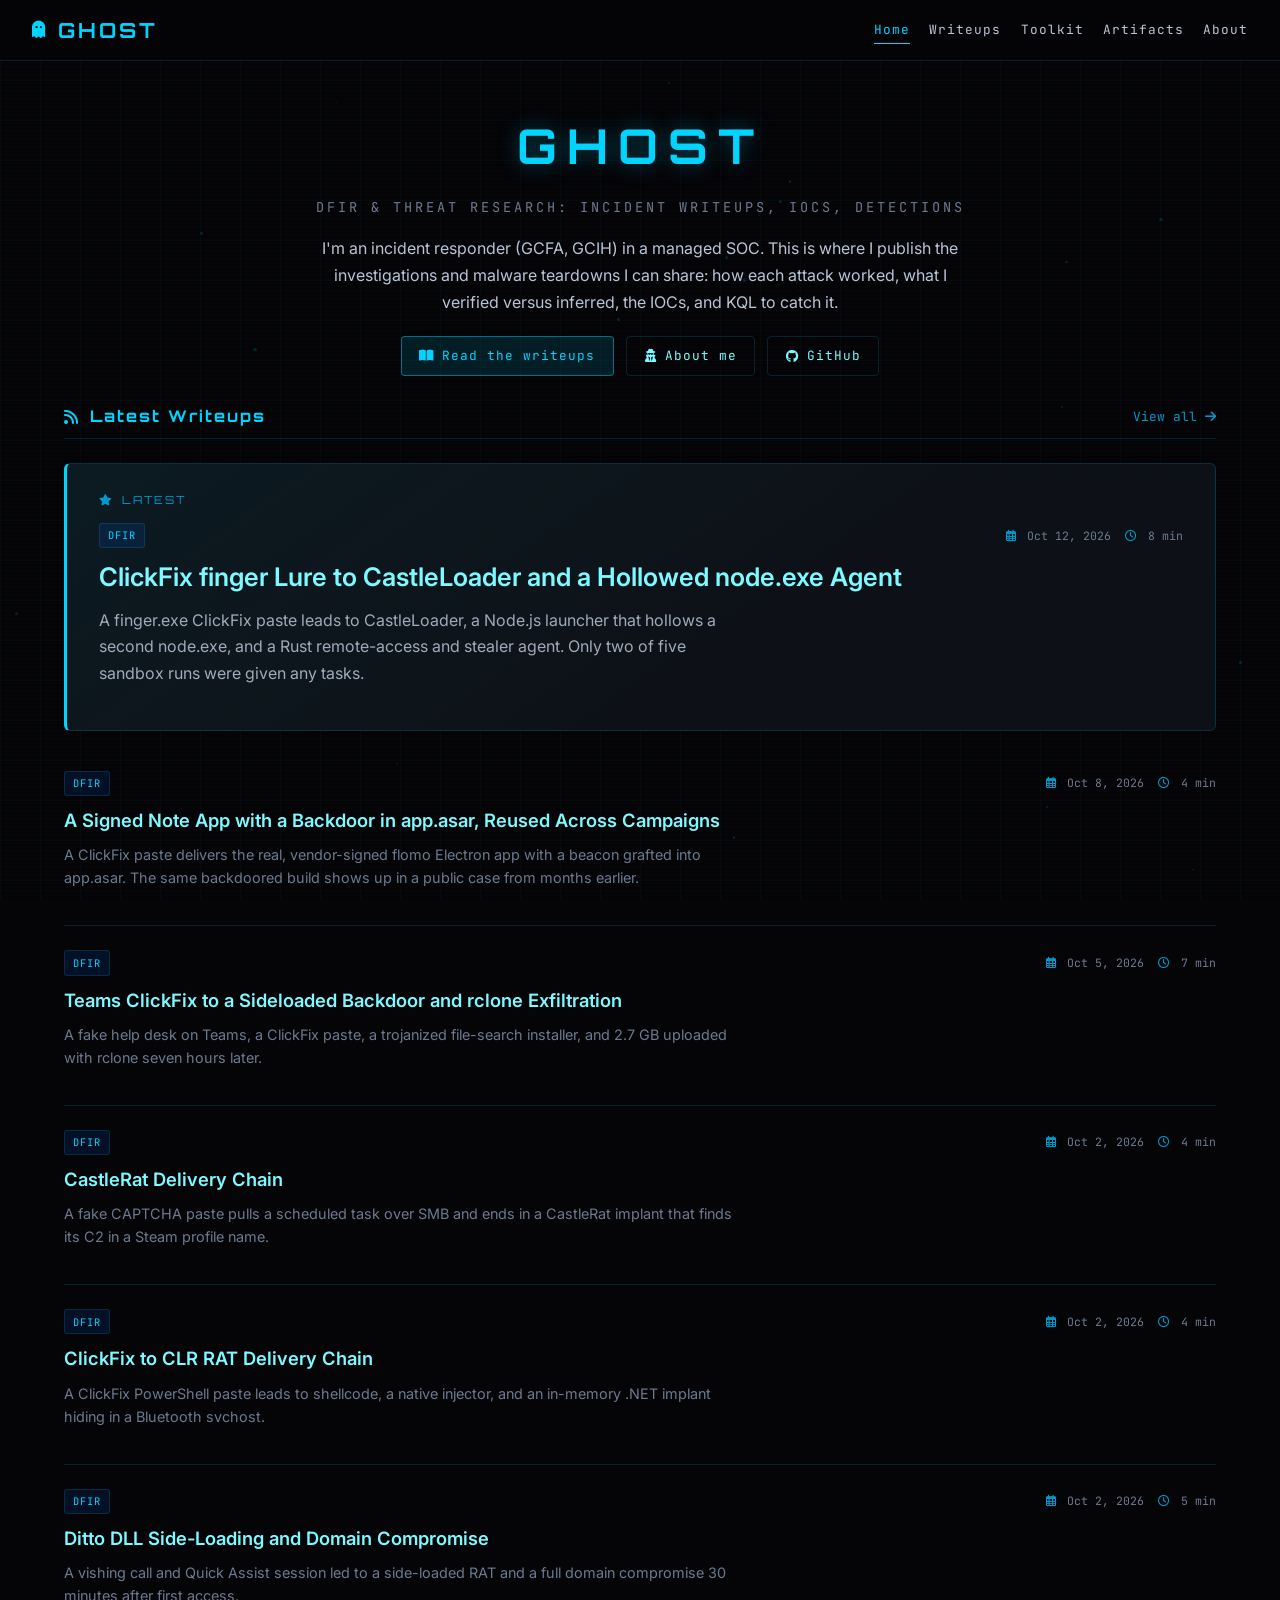
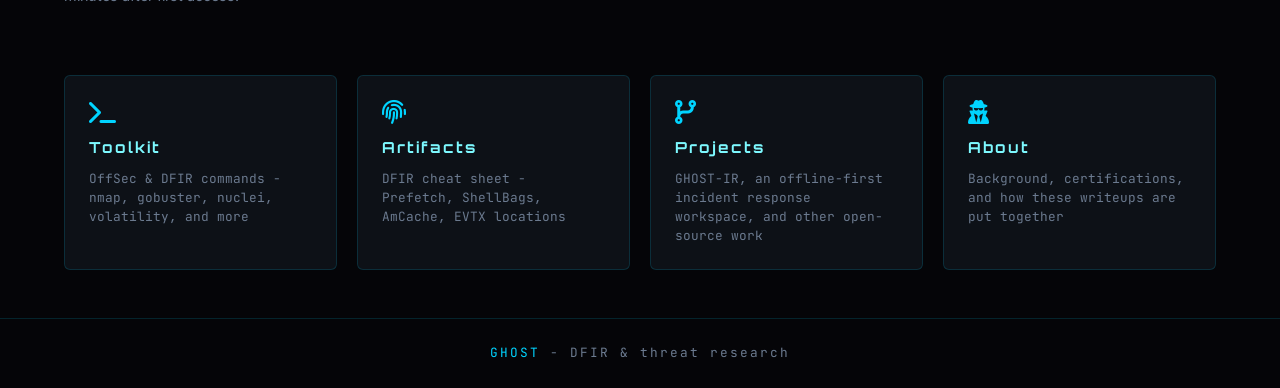
==== commit 95b3ab8c: "Show the interactive attack chain inside each post The chain is embedded in the article instead of l" ====
--- a/index.html
+++ b/index.html
@@ -109,7 +109,7 @@
         <i class="fas fa-chevron-up"></i>
     </button>
 
-    <script src="js/writeups-data.js?v=10"></script>
+    <script src="js/writeups-data.js?v=c1669697"></script>
     <script src="js/ghost-common.js"></script>
     <script src="js/home.js"></script>
 </body>
--- a/css/ghost.css
+++ b/css/ghost.css
@@ -1566,6 +1566,36 @@
     margin: 1.5rem 0;
 }
 
+/* Interactive attack chain, wider than the text column */
+.writeup-body .chain-embed {
+    display: block;
+    position: relative;
+    left: 50%;
+    transform: translateX(-50%);
+    width: min(1500px, calc(100vw - 2rem));
+    height: 620px;
+    border: 1px solid var(--card-border);
+    border-radius: 8px;
+    background: var(--card);
+    margin: 1rem 0 0.75rem;
+}
+
+.writeup-body .chain-text {
+    margin: 0 0 1rem;
+}
+
+.writeup-body .chain-text summary {
+    cursor: pointer;
+    font-family: var(--font-mono);
+    font-size: 0.78rem;
+    letter-spacing: 1px;
+    color: var(--muted);
+}
+
+.writeup-body .chain-text summary:hover {
+    color: var(--primary);
+}
+
 .writeup-body img {
     max-width: 100%;
     border: 1px solid var(--card-border);
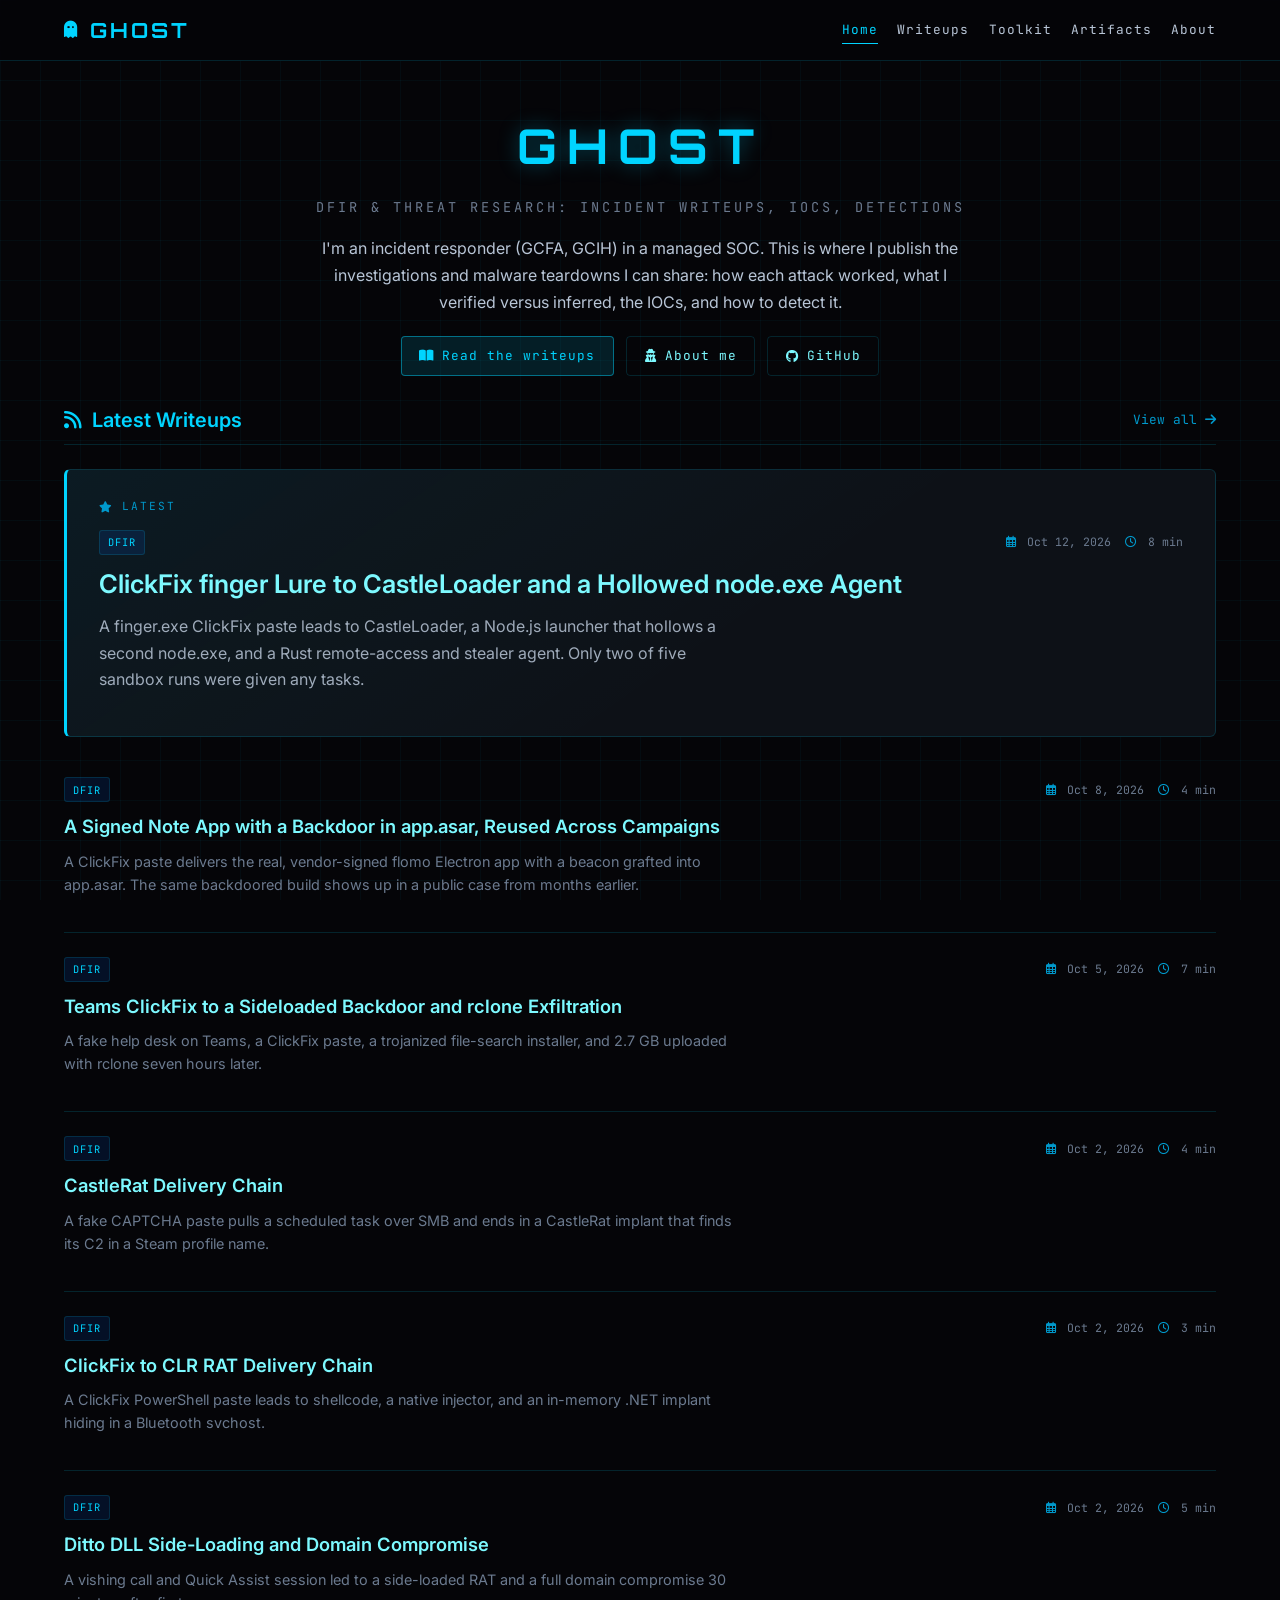
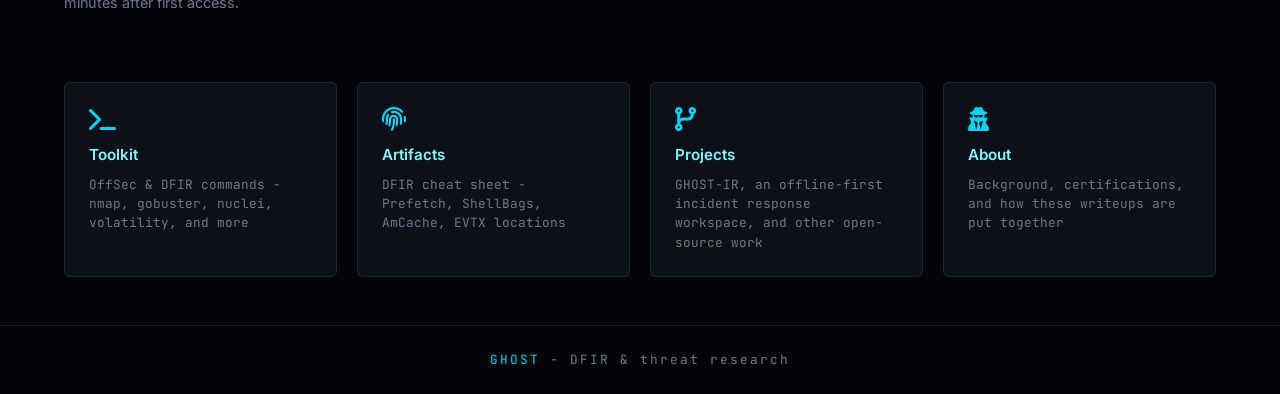
==== commit b4eaea6d: "Render the attack chain inside each post; refresh site layout and type The chain is a vertical flow " ====
--- a/index.html
+++ b/index.html
@@ -12,7 +12,7 @@
     <link rel="icon" href="data:image/svg+xml,%3Csvg xmlns=%27http://www.w3.org/2000/svg%27 viewBox=%270 0 64 64%27%3E%3Crect width=%2764%27 height=%2764%27 rx=%2712%27 fill=%27%23050508%27/%3E%3Cpath d=%27M32 10c-10 0-16 8-16 18v26l5-4 5 4 6-4 6 4 5-4 5 4V28c0-10-6-18-16-18z%27 fill=%27%2300d4ff%27/%3E%3Ccircle cx=%2725%27 cy=%2729%27 r=%273.5%27 fill=%27%23050508%27/%3E%3Ccircle cx=%2739%27 cy=%2729%27 r=%273.5%27 fill=%27%23050508%27/%3E%3C/svg%3E">
     <meta name="theme-color" content="#050508">
     <link rel="stylesheet" href="https://cdnjs.cloudflare.com/ajax/libs/font-awesome/6.4.0/css/all.min.css">
-    <link rel="stylesheet" href="css/ghost.css">
+    <link rel="stylesheet" href="css/ghost.css?v=6e698a2b">
 </head>
 <body>
     <div class="cyber-grid"></div>
@@ -59,7 +59,7 @@
         <section class="hero-section hero-compact">
             <h1 class="hero-title">GHOST</h1>
             <p class="hero-subtitle">DFIR &amp; threat research: incident writeups, IOCs, detections</p>
-            <p class="hero-intro">I'm an incident responder (GCFA, GCIH) in a managed SOC. This is where I publish the investigations and malware teardowns I can share: how each attack worked, what I verified versus inferred, the IOCs, and KQL to catch it.</p>
+            <p class="hero-intro">I'm an incident responder (GCFA, GCIH) in a managed SOC. This is where I publish the investigations and malware teardowns I can share: how each attack worked, what I verified versus inferred, the IOCs, and how to detect it.</p>
             <div class="hero-actions">
                 <a href="writeups.html" class="hero-btn primary"><i class="fas fa-book-open"></i> Read the writeups</a>
                 <a href="about.html" class="hero-btn"><i class="fas fa-user-secret"></i> About me</a>
@@ -109,8 +109,8 @@
         <i class="fas fa-chevron-up"></i>
     </button>
 
-    <script src="js/writeups-data.js?v=c1669697"></script>
+    <script src="js/writeups-data.js?v=98d19a49"></script>
     <script src="js/ghost-common.js"></script>
-    <script src="js/home.js"></script>
+    <script src="js/home.js?v=930be18e"></script>
 </body>
 </html>
--- a/css/ghost.css
+++ b/css/ghost.css
@@ -1504,6 +1504,11 @@
     padding: 0.15rem 0.4rem;
     border-radius: 3px;
     font-size: 0.85em;
+    overflow-wrap: anywhere;
+}
+
+.writeup-body pre code {
+    overflow-wrap: normal;
 }
 
 .writeup-body pre {
@@ -1566,18 +1571,300 @@
     margin: 1.5rem 0;
 }
 
-/* Interactive attack chain, wider than the text column */
-.writeup-body .chain-embed {
+/* Attack chain: rendered into the post by build_writeups.py from writeups/chains/<id>.json */
+.writeup-body .chain {
+    margin: 1.25rem 0 0.75rem;
+    font-family: var(--font-mono);
+    text-transform: none;
+}
+
+.chain .t-confirmed { --c: #00d4ff; }
+.chain .t-suspected { --c: #ffaa00; }
+.chain .t-impact { --c: #ff3366; }
+.chain .t-detected { --c: #00ffaa; }
+
+.chain-legend {
+    display: flex;
+    flex-wrap: wrap;
+    align-items: center;
+    gap: 0.4rem 1.1rem;
+    margin-bottom: 1rem;
+    font-size: 0.72rem;
+    color: var(--muted);
+}
+
+.chain-key {
+    display: inline-flex;
+    align-items: center;
+    gap: 0.45rem;
+}
+
+.chain-key::before {
+    content: '';
+    width: 9px;
+    height: 9px;
+    border-radius: 50%;
+    background: var(--c);
+    box-shadow: 0 0 8px var(--c);
+}
+
+.chain-hint {
+    margin-left: auto;
+}
+
+.writeup-body .chain-steps {
+    position: relative;
+    list-style: none;
+    margin: 0;
+    padding: 0;
+}
+
+/* the rail the steps hang off */
+.chain-steps::before {
+    content: '';
+    position: absolute;
+    left: 15px;
+    top: 30px;
+    bottom: 34px;
+    width: 2px;
+    background: linear-gradient(to bottom, rgba(0, 212, 255, 0.6) 50%, transparent 50%) 0 0 / 2px 12px repeat-y;
+    animation: chainFlow 1s linear infinite;
+}
+
+@keyframes chainFlow {
+    to { background-position: 0 12px; }
+}
+
+@media (prefers-reduced-motion: reduce) {
+    .chain-steps::before { animation: none; }
+}
+
+.writeup-body .chain-steps > li {
+    position: relative;
+    margin: 0;
+    padding: 0 0 0.7rem 48px;
+}
+
+.writeup-body .chain-steps > .chain-phase {
+    display: flex;
+    align-items: baseline;
+    gap: 0.6rem;
+    padding-top: 0.9rem;
+    padding-bottom: 0.55rem;
+    font-family: var(--font-display);
+    font-size: 0.68rem;
+    letter-spacing: 2px;
+    text-transform: uppercase;
+    color: var(--primary);
+}
+
+.writeup-body .chain-steps > .chain-phase:first-child {
+    padding-top: 0;
+}
+
+.chain-phase small {
+    font-family: var(--font-mono);
+    font-size: 0.62rem;
+    letter-spacing: 1px;
+    color: var(--muted);
+}
+
+.chain-marker {
+    position: absolute;
+    left: 0;
+    top: 13px;
+    width: 32px;
+    height: 32px;
+    display: grid;
+    place-items: center;
+    border-radius: 50%;
+    font-family: var(--font-display);
+    font-size: 0.62rem;
+    color: var(--c);
+    background: var(--card);
+    border: 1px solid var(--c);
+    box-shadow: 0 0 10px color-mix(in srgb, var(--c) 35%, transparent);
+}
+
+.chain-blob {
+    background:
+        radial-gradient(120% 140% at 0% 0%, color-mix(in srgb, var(--c) 13%, transparent), transparent 60%),
+        var(--darker);
+    border: 1px solid color-mix(in srgb, var(--c) 38%, transparent);
+    border-radius: 16px 16px 16px 6px;
+    transition: border-color var(--transition), box-shadow var(--transition);
+}
+
+.chain-blob:hover,
+.chain-blob[open] {
+    border-color: var(--c);
+    box-shadow: 0 0 22px color-mix(in srgb, var(--c) 20%, transparent);
+}
+
+.chain-blob summary {
+    display: flex;
+    align-items: center;
+    gap: 0.8rem;
+    padding: 0.7rem 0.9rem;
+    cursor: pointer;
+    list-style: none;
+}
+
+.chain-blob summary::-webkit-details-marker {
+    display: none;
+}
+
+.chain-blob summary:focus-visible {
+    outline: 2px solid var(--c);
+    outline-offset: 3px;
+    border-radius: 14px;
+}
+
+.chain-icon {
+    flex: none;
+    width: 36px;
+    height: 36px;
+    display: grid;
+    place-items: center;
+    border-radius: 50%;
+    font-size: 0.9rem;
+    color: var(--c);
+    background: color-mix(in srgb, var(--c) 12%, var(--darker));
+    border: 1px solid color-mix(in srgb, var(--c) 45%, transparent);
+}
+
+.chain-head {
+    flex: 1;
+    min-width: 0;
+    display: flex;
+    flex-direction: column;
+    gap: 0.1rem;
+}
+
+.chain-title {
+    font-size: 0.88rem;
+    font-weight: 600;
+    line-height: 1.35;
+    color: var(--accent);
+}
+
+.chain-badge {
+    margin-left: 0.6rem;
+    padding: 0.1rem 0.4rem;
+    border-radius: 3px;
+    font-size: 0.58rem;
+    font-weight: 600;
+    letter-spacing: 1px;
+    text-transform: uppercase;
+    vertical-align: middle;
+    color: var(--c);
+    background: color-mix(in srgb, var(--c) 10%, transparent);
+    border: 1px solid color-mix(in srgb, var(--c) 35%, transparent);
+}
+
+.chain-sub {
+    font-size: 0.75rem;
+    line-height: 1.45;
+    color: var(--muted);
+}
+
+.chain-from {
+    font-size: 0.68rem;
+    color: var(--primary-dim);
+}
+
+.chain-from::before {
+    content: '\21B3  ';
+}
+
+.chain-tags {
+    flex: none;
+    display: flex;
+    align-items: center;
+    gap: 0.6rem;
+}
+
+.chain-tech {
+    padding: 0.12rem 0.4rem;
+    border-radius: 3px;
+    font-size: 0.64rem;
+    letter-spacing: 1px;
+    color: var(--primary-dim);
+    background: rgba(0, 102, 255, 0.12);
+    border: 1px solid var(--card-border);
+}
+
+.chain-chevron {
+    font-size: 0.7rem;
+    color: var(--muted);
+    transition: transform var(--transition);
+}
+
+.chain-blob[open] .chain-chevron {
+    transform: rotate(180deg);
+}
+
+.chain-detail {
+    padding: 0.2rem 0.95rem 0.9rem;
+    border-top: 1px solid color-mix(in srgb, var(--c) 18%, transparent);
+    font-family: var(--font-body);
+}
+
+.writeup-body .chain-detail p {
+    margin: 0.7rem 0 0;
+    font-size: 0.92rem;
+    line-height: 1.65;
+}
+
+.chain-label {
+    margin: 0.9rem 0 0.4rem;
+    font-family: var(--font-mono);
+    font-size: 0.66rem;
+    letter-spacing: 1px;
+    text-transform: uppercase;
+    color: var(--primary-dim);
+}
+
+.writeup-body .chain-iocs {
+    list-style: none;
+    margin: 0;
+    padding: 0;
+}
+
+.writeup-body .chain-iocs li {
+    margin: 0 0 0.35rem;
+}
+
+.writeup-body .chain-iocs code {
     display: block;
-    position: relative;
-    left: 50%;
-    transform: translateX(-50%);
-    width: min(1500px, calc(100vw - 2rem));
-    height: 620px;
-    border: 1px solid var(--card-border);
-    border-radius: 8px;
+    padding: 0.35rem 0.6rem;
+    font-size: 0.76rem;
+    word-break: break-all;
+    color: var(--light);
     background: var(--card);
-    margin: 1rem 0 0.75rem;
+    border: 1px solid rgba(0, 212, 255, 0.1);
+    border-radius: 4px;
+}
+
+.writeup-body .chain-detail .chain-note {
+    margin-top: 0;
+    color: var(--warning);
+    font-size: 0.86rem;
+}
+
+.writeup-body .chain-detail .chain-mitre {
+    font-family: var(--font-mono);
+    font-size: 0.74rem;
+}
+
+@media (max-width: 600px) {
+    .writeup-body .chain-steps > li { padding-left: 40px; }
+    .chain-steps::before { left: 13px; }
+    .chain-marker { width: 28px; height: 28px; top: 15px; }
+    .chain-blob summary { flex-wrap: wrap; gap: 0.6rem; padding: 0.65rem 0.75rem; }
+    .chain-head { flex-basis: calc(100% - 36px - 0.6rem); }
+    .chain-tags { margin-left: calc(36px + 0.6rem); }
+    .chain-hint { margin-left: 0; flex-basis: 100%; }
 }
 
 .writeup-body .chain-text {
@@ -1786,3 +2073,90 @@
     font-size: 0.8rem;
     color: var(--muted);
 }
+
+/* ---- layout tidy ---- */
+/* nav lines up with the page content instead of the window edges */
+@media (min-width: 769px) {
+    .navbar {
+        padding-left: max(2rem, calc((100% - 1200px) / 2 + 1.5rem));
+        padding-right: max(2rem, calc((100% - 1200px) / 2 + 1.5rem));
+    }
+}
+
+/* reading a post: the list's search header steps aside */
+body.reading .search-container {
+    display: none;
+}
+
+/* About reads as prose, like the posts */
+.about-card p,
+.about-card li {
+    font-family: var(--font-body);
+    font-size: 1rem;
+}
+
+/* wide tables scroll inside the post on phones instead of being cut off */
+@media (max-width: 768px) {
+    .writeup-body table {
+        display: block;
+        overflow-x: auto;
+    }
+}
+
+/* ---- type and surface refresh ----
+   Orbitron stays for the logo and page titles only; headings use the body font,
+   small labels use mono. Scanlines and particles are off. */
+.scanlines,
+.particles-container {
+    display: none;
+}
+
+.writeup-article h1 {
+    font-family: var(--font-body);
+    font-size: 1.9rem;
+    font-weight: 700;
+    letter-spacing: -0.01em;
+    line-height: 1.25;
+}
+
+.writeup-body h2,
+.about-card h2,
+.section-header h2 {
+    font-family: var(--font-body);
+    font-size: 1.25rem;
+    font-weight: 600;
+    letter-spacing: 0;
+    text-transform: none;
+}
+
+.quick-link-card h3 {
+    font-family: var(--font-body);
+    font-weight: 600;
+    letter-spacing: 0;
+}
+
+.tab-btn,
+.tool-category,
+.tool-section-toggle,
+.writeup-feature-label,
+.writeup-body thead th,
+.writeup-body .chain-steps > .chain-phase,
+.chain-marker {
+    font-family: var(--font-mono);
+}
+
+.writeup-body .chain-steps > .chain-phase {
+    font-size: 0.72rem;
+    font-weight: 600;
+    letter-spacing: 1.5px;
+}
+
+/* the article card hugs its text column instead of leaving wide empty margins */
+.writeup-article,
+#writeup-detail-view {
+    max-width: 900px;
+}
+
+.writeup-body {
+    max-width: 760px;
+}
